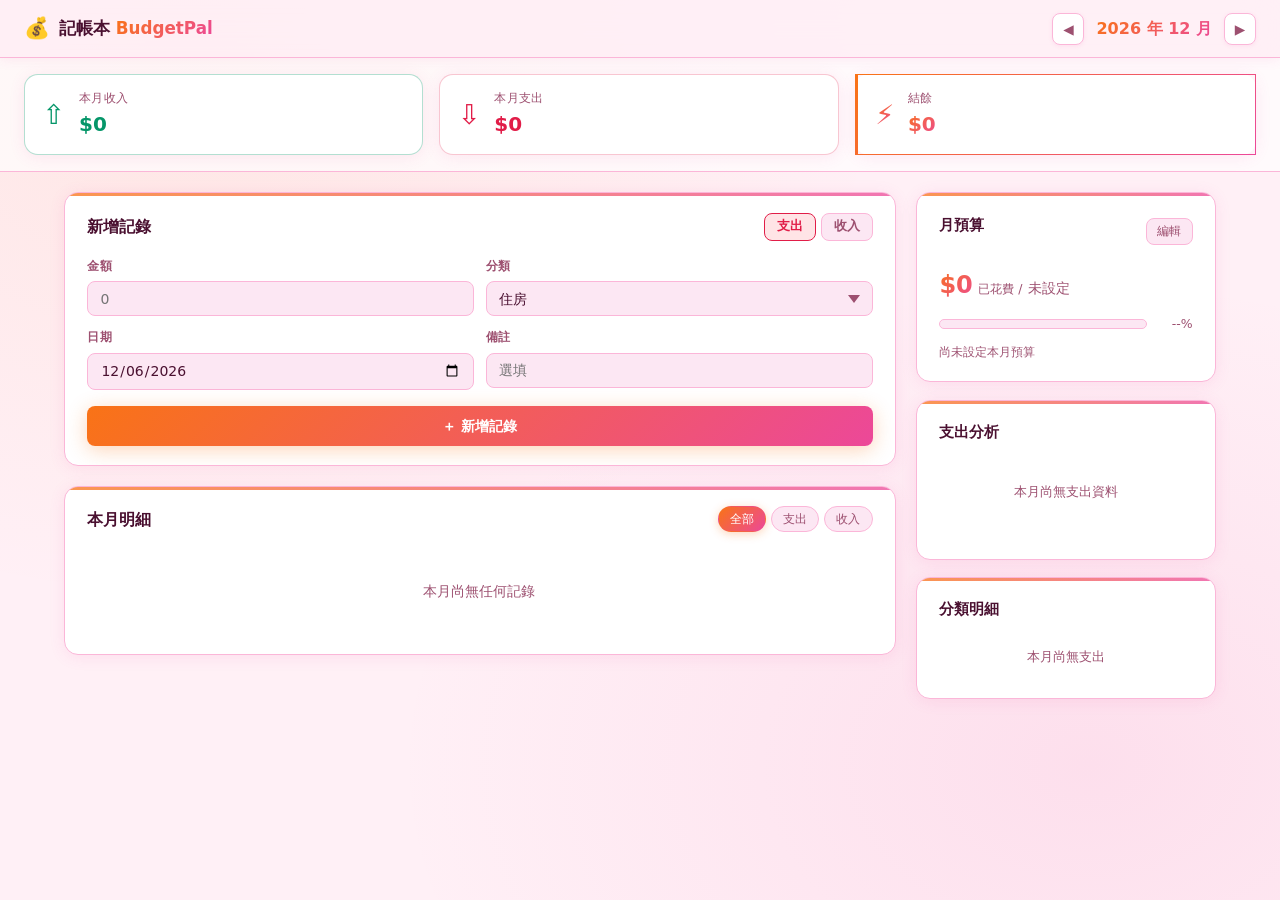
==== src/budget-app/index.html @ f4519c60 "Add Google login + Firestore cloud sync to BudgetPal - New login overlay with Google Sign-In button " ====
<!DOCTYPE html>
<html lang="zh-TW">
<head>
  <meta charset="UTF-8" />
  <meta name="viewport" content="width=device-width, initial-scale=1.0, viewport-fit=cover" />
  <title>記帳本 BudgetPal</title>

  <!-- PWA -->
  <link rel="manifest" href="manifest.json" />
  <meta name="theme-color" content="#fff0f6" />

  <!-- iOS Safari 安裝為 App -->
  <meta name="apple-mobile-web-app-capable" content="yes" />
  <meta name="apple-mobile-web-app-status-bar-style" content="black-translucent" />
  <meta name="apple-mobile-web-app-title" content="記帳本" />
  <link rel="apple-touch-icon" href="icons/icon.svg" />

  <!-- Android Chrome -->
  <meta name="mobile-web-app-capable" content="yes" />

  <link rel="stylesheet" href="css/styles.css" />
</head>
<body>

  <!-- ===== LOGIN OVERLAY ===== -->
  <div class="login-overlay" id="loginOverlay">
    <div class="login-box">
      <div class="login-logo">💰</div>
      <h1 class="login-title">記帳本 <em>BudgetPal</em></h1>
      <p class="login-subtitle">登入後自動同步所有裝置的帳本資料</p>
      <button class="btn-google" id="btnGoogleLogin">
        <svg width="20" height="20" viewBox="0 0 48 48" aria-hidden="true">
          <path fill="#EA4335" d="M24 9.5c3.54 0 6.71 1.22 9.21 3.6l6.85-6.85C35.9 2.38 30.47 0 24 0 14.62 0 6.51 5.38 2.56 13.22l7.98 6.19C12.43 13.72 17.74 9.5 24 9.5z"/>
          <path fill="#4285F4" d="M46.98 24.55c0-1.57-.15-3.09-.38-4.55H24v9.02h12.94c-.58 2.96-2.26 5.48-4.78 7.18l7.73 6c4.51-4.18 7.09-10.36 7.09-17.65z"/>
          <path fill="#FBBC05" d="M10.53 28.59c-.48-1.45-.76-2.99-.76-4.59s.27-3.14.76-4.59l-7.98-6.19C.92 16.46 0 20.12 0 24c0 3.88.92 7.54 2.56 10.78l7.97-6.19z"/>
          <path fill="#34A853" d="M24 48c6.48 0 11.93-2.13 15.89-5.81l-7.73-6c-2.18 1.48-4.97 2.35-8.16 2.35-6.26 0-11.57-4.22-13.47-9.91l-7.98 6.19C6.51 42.62 14.62 48 24 48z"/>
          <path fill="none" d="M0 0h48v48H0z"/>
        </svg>
        使用 Google 帳號登入
      </button>
      <p class="login-hint">首次登入自動建立帳戶 · 資料加密儲存</p>
    </div>
  </div>

  <!-- ===== LOADING ===== -->
  <div class="app-loading hidden" id="appLoading">
    <div class="loading-spinner"></div>
  </div>

  <!-- ===== NAVBAR ===== -->
  <header class="navbar">
    <div class="navbar__logo">
      <span class="logo-icon">💰</span>
      <span class="logo-text">記帳本 <em>BudgetPal</em></span>
    </div>
    <div class="month-nav">
      <button class="month-btn" id="prevMonth" title="上個月">&#9664;</button>
      <span class="current-month" id="currentMonth"></span>
      <button class="month-btn" id="nextMonth" title="下個月">&#9654;</button>
    </div>
    <div class="user-area" id="userArea">
      <img class="user-avatar" id="userAvatar" src="" alt="" />
      <span class="user-name" id="userName"></span>
      <button class="btn-signout" id="btnSignOut">登出</button>
    </div>
  </header>

  <!-- ===== SUMMARY BAR ===== -->
  <div class="summary-bar">
    <div class="summary-card income-card">
      <span class="sc-icon">&#8679;</span>
      <div class="sc-info">
        <span class="sc-label">本月收入</span>
        <span class="sc-amount" id="totalIncome">$0</span>
      </div>
    </div>
    <div class="summary-card expense-card">
      <span class="sc-icon">&#8681;</span>
      <div class="sc-info">
        <span class="sc-label">本月支出</span>
        <span class="sc-amount" id="totalExpense">$0</span>
      </div>
    </div>
    <div class="summary-card balance-card">
      <span class="sc-icon">&#9889;</span>
      <div class="sc-info">
        <span class="sc-label">結餘</span>
        <span class="sc-amount" id="totalBalance">$0</span>
      </div>
    </div>
  </div>

  <!-- ===== MAIN LAYOUT ===== -->
  <main class="layout">

    <!-- LEFT: form + records -->
    <section class="content">

      <!-- Add record form -->
      <div class="card">
        <div class="card-header">
          <h2>新增記錄</h2>
          <div class="type-toggle" id="typeToggle">
            <button class="type-btn active" data-type="expense">支出</button>
            <button class="type-btn" data-type="income">收入</button>
          </div>
        </div>
        <form class="record-form" id="recordForm" autocomplete="off">
          <div class="form-row">
            <div class="form-group">
              <label for="fAmount">金額</label>
              <input type="number" id="fAmount" placeholder="0" min="0.01" step="0.01" required />
            </div>
            <div class="form-group">
              <label for="fCategory">分類</label>
              <select id="fCategory" required></select>
            </div>
          </div>
          <div class="form-row">
            <div class="form-group">
              <label for="fDate">日期</label>
              <input type="date" id="fDate" required />
            </div>
            <div class="form-group">
              <label for="fNote">備註</label>
              <input type="text" id="fNote" placeholder="選填" maxlength="50" />
            </div>
          </div>
          <button type="submit" class="btn-submit" id="submitBtn">＋ 新增記錄</button>
        </form>
      </div>

      <!-- Records list -->
      <div class="card">
        <div class="card-header">
          <h2>本月明細</h2>
          <div class="filter-tabs" id="filterTabs">
            <button class="tab active" data-filter="all">全部</button>
            <button class="tab" data-filter="expense">支出</button>
            <button class="tab" data-filter="income">收入</button>
          </div>
        </div>
        <div class="records-list" id="recordsList"></div>
      </div>

    </section>

    <!-- RIGHT: budget + chart -->
    <aside class="sidebar">

      <!-- Budget card -->
      <div class="card">
        <div class="card-header">
          <h3>月預算</h3>
          <button class="btn-edit" id="editBudgetBtn">編輯</button>
        </div>

        <div class="budget-edit hidden" id="budgetEditRow">
          <input type="number" id="budgetInput" placeholder="輸入預算金額" min="1" />
          <button class="btn-save" id="saveBudgetBtn">儲存</button>
          <button class="btn-cancel" id="cancelBudgetBtn">取消</button>
        </div>

        <div class="budget-amounts">
          <span class="ba-spent" id="budgetSpent">$0</span>
          <span class="ba-sep">已花費 /</span>
          <span class="ba-total" id="budgetTotal">未設定</span>
        </div>

        <div class="progress-wrap" id="progressWrap">
          <div class="progress-bar">
            <div class="progress-fill" id="progressFill"></div>
          </div>
          <span class="progress-pct" id="progressPct">--%</span>
        </div>
        <p class="budget-hint" id="budgetHint"></p>
      </div>

      <!-- Pie chart -->
      <div class="card">
        <h3>支出分析</h3>
        <div class="chart-wrap">
          <canvas id="pieChart"></canvas>
          <p class="chart-empty hidden" id="chartEmpty">本月尚無支出資料</p>
        </div>
        <ul class="chart-legend" id="chartLegend"></ul>
      </div>

      <!-- Category summary -->
      <div class="card">
        <h3>分類明細</h3>
        <ul class="cat-summary" id="catSummary"></ul>
      </div>

    </aside>
  </main>

  <!-- ===== DELETE CONFIRM TOAST ===== -->
  <div class="confirm-overlay hidden" id="confirmOverlay">
    <div class="confirm-box">
      <p>確定要刪除這筆記錄嗎？</p>
      <div class="confirm-actions">
        <button class="btn-danger" id="confirmDelete">刪除</button>
        <button class="btn-cancel-sm" id="cancelDelete">取消</button>
      </div>
    </div>
  </div>

  <!-- ===== MOBILE BOTTOM NAV ===== -->
  <nav class="bottom-nav" id="bottomNav">
    <button class="bn-item active" data-tab="record">
      <span class="bn-icon">＋</span>
      <span class="bn-label">記帳</span>
    </button>
    <button class="bn-item" data-tab="list">
      <span class="bn-icon">☰</span>
      <span class="bn-label">明細</span>
    </button>
    <button class="bn-item" data-tab="chart">
      <span class="bn-icon">◎</span>
      <span class="bn-label">統計</span>
    </button>
    <button class="bn-item" data-tab="budget">
      <span class="bn-icon">◈</span>
      <span class="bn-label">預算</span>
    </button>
  </nav>

  <!-- Firebase SDK -->
  <script src="https://www.gstatic.com/firebasejs/10.14.1/firebase-app-compat.js"></script>
  <script src="https://www.gstatic.com/firebasejs/10.14.1/firebase-auth-compat.js"></script>
  <script src="https://www.gstatic.com/firebasejs/10.14.1/firebase-firestore-compat.js"></script>

  <script src="js/chart.umd.min.js"></script>
  <script src="js/firebase.js"></script>
  <script src="js/app.js"></script>
</body>
</html>
---- src/budget-app/css/styles.css ----
/* ========================================
   ROOT & RESET
======================================== */
*, *::before, *::after { box-sizing: border-box; margin: 0; padding: 0; }

:root {
  /* Base backgrounds */
  --bg:       #fff0f6;
  --bg2:      #ffffff;
  --bg3:      #fce7f3;
  --border:   #fbb6d8;
  --border2:  #f472b6;

  /* Text */
  --text:     #4a1030;
  --muted:    #9d5070;

  /* Brand gradient */
  --g1:       #f97316;
  --g2:       #ec4899;
  --grad:     linear-gradient(135deg, #f97316, #ec4899);
  --grad-r:   linear-gradient(135deg, #ec4899, #f97316);

  /* Semantic colours */
  --green:    #059669;
  --green-bg: #d1fae5;
  --red:      #e11d48;
  --red-bg:   #ffe4e6;
  --yellow:   #d97706;
  --yellow-bg:#fef3c7;

  /* Misc */
  --radius:   14px;
  --radius-sm:8px;
  --shadow:   0 2px 16px rgba(236,72,153,.1);
  --shadow-lg:0 8px 40px rgba(236,72,153,.2);
  --font:     'Segoe UI', 'Noto Sans TC', system-ui, sans-serif;
}

body {
  background: var(--bg);
  color: var(--text);
  font-family: var(--font);
  font-size: 14px;
  line-height: 1.6;
  min-height: 100vh;
  background-image:
    radial-gradient(ellipse at 15% 10%, rgba(249,115,22,.08) 0%, transparent 45%),
    radial-gradient(ellipse at 85% 85%, rgba(236,72,153,.1)  0%, transparent 45%);
}

input, select, button { font-family: inherit; font-size: inherit; }
button { cursor: pointer; }
ul { list-style: none; }

/* ========================================
   NAVBAR
======================================== */
.navbar {
  position: sticky; top: 0; z-index: 100;
  display: flex; align-items: center; justify-content: space-between;
  padding: 0 1.5rem; height: 58px;
  background: rgba(255,240,246,.88);
  backdrop-filter: blur(20px);
  -webkit-backdrop-filter: blur(20px);
  border-bottom: 1px solid var(--border);
  box-shadow: 0 1px 12px rgba(236,72,153,.1);
}

.navbar__logo {
  display: flex; align-items: center; gap: .55rem;
  font-size: 1.05rem; font-weight: 800;
}
.navbar__logo em {
  background: var(--grad);
  -webkit-background-clip: text; background-clip: text;
  -webkit-text-fill-color: transparent;
  font-style: normal;
}
.logo-icon { font-size: 1.3rem; }

.month-nav { display: flex; align-items: center; gap: .75rem; }
.month-btn {
  background: #fff; border: 1px solid var(--border);
  border-radius: var(--radius-sm);
  color: var(--muted); width: 32px; height: 32px; font-size: .85rem;
  transition: all .2s;
  box-shadow: 0 1px 4px rgba(236,72,153,.1);
}
.month-btn:hover {
  background: var(--grad); border-color: transparent;
  color: #fff; box-shadow: 0 2px 12px rgba(249,115,22,.35);
}
.current-month {
  font-size: 1rem; font-weight: 700;
  min-width: 100px; text-align: center;
  background: var(--grad);
  -webkit-background-clip: text; background-clip: text;
  -webkit-text-fill-color: transparent;
}

/* ========================================
   SUMMARY BAR
======================================== */
.summary-bar {
  display: flex; gap: 1rem;
  padding: 1rem 1.5rem;
  background: rgba(255,255,255,.7);
  border-bottom: 1px solid var(--border);
}

.summary-card {
  flex: 1; display: flex; align-items: center; gap: .85rem;
  background: #fff;
  border-radius: var(--radius);
  padding: .9rem 1.1rem;
  border: 1px solid var(--border);
  box-shadow: var(--shadow);
  transition: transform .2s, box-shadow .2s;
  position: relative; overflow: hidden;
}
.summary-card:hover {
  transform: translateY(-2px);
  box-shadow: 0 6px 24px rgba(236,72,153,.18);
}

.income-card  { border-color: rgba(5,150,105,.3); }
.expense-card { border-color: rgba(225,29,72,.25); }
.balance-card { border-left: 3px solid transparent; border-image: var(--grad) 1; }

.sc-icon { font-size: 1.7rem; line-height: 1; }
.income-card .sc-icon  { color: var(--green); }
.expense-card .sc-icon { color: var(--red); }
.balance-card .sc-icon {
  background: var(--grad);
  -webkit-background-clip: text; background-clip: text;
  -webkit-text-fill-color: transparent;
}

.sc-info { display: flex; flex-direction: column; }
.sc-label  { font-size: .73rem; color: var(--muted); letter-spacing: .03em; }
.sc-amount { font-size: 1.25rem; font-weight: 800; }
.income-card  .sc-amount { color: var(--green); }
.expense-card .sc-amount { color: var(--red); }
.balance-card .sc-amount {
  background: var(--grad);
  -webkit-background-clip: text; background-clip: text;
  -webkit-text-fill-color: transparent;
}

/* ========================================
   LAYOUT
======================================== */
.layout {
  display: grid;
  grid-template-columns: 1fr 300px;
  gap: 1.25rem;
  max-width: 1200px;
  margin: 1.25rem auto;
  padding: 0 1.5rem;
}

/* ========================================
   CARD
======================================== */
.card {
  background: #fff;
  border: 1px solid var(--border);
  border-radius: var(--radius);
  padding: 1.2rem 1.4rem;
  margin-bottom: 1.25rem;
  box-shadow: var(--shadow);
  position: relative; overflow: hidden;
}
.card::after {
  content: '';
  position: absolute; top: 0; left: 0; right: 0; height: 3px;
  background: var(--grad);
  border-radius: var(--radius) var(--radius) 0 0;
  opacity: .75;
}
.sidebar .card { margin-bottom: 1.1rem; }

.card-header {
  display: flex; align-items: center; justify-content: space-between;
  margin-bottom: 1rem;
}
.card-header h2 { font-size: 1rem; font-weight: 700; color: var(--text); }
.card-header h3, .card > h3 { font-size: .92rem; font-weight: 700; color: var(--text); margin-bottom: .85rem; }

/* ========================================
   TYPE TOGGLE
======================================== */
.type-toggle { display: flex; gap: .3rem; }
.type-btn {
  background: var(--bg3); border: 1px solid var(--border);
  border-radius: var(--radius-sm); color: var(--muted);
  padding: .28rem .75rem; font-size: .8rem; font-weight: 600;
  transition: all .2s;
}
.type-btn.active[data-type="expense"] {
  background: var(--red-bg); border-color: var(--red); color: var(--red);
}
.type-btn.active[data-type="income"] {
  background: var(--green-bg); border-color: var(--green); color: var(--green);
}
.type-btn:hover { opacity: .85; }

/* ========================================
   FORM
======================================== */
.record-form { display: flex; flex-direction: column; gap: .75rem; }
.form-row { display: grid; grid-template-columns: 1fr 1fr; gap: .75rem; }
.form-group { display: flex; flex-direction: column; gap: .3rem; }
.form-group label { font-size: .76rem; color: var(--muted); font-weight: 600; letter-spacing: .04em; }

.form-group input,
.form-group select {
  background: var(--bg3); border: 1px solid var(--border);
  border-radius: var(--radius-sm); color: var(--text);
  padding: .55rem .75rem; outline: none;
  transition: border-color .2s, box-shadow .2s;
  -webkit-appearance: none;
}
.form-group input:focus,
.form-group select:focus {
  border-color: var(--g2);
  box-shadow: 0 0 0 3px rgba(236,72,153,.15);
  background: #fff;
}
.form-group select {
  background-image: url("data:image/svg+xml,%3Csvg xmlns='http://www.w3.org/2000/svg' width='12' height='8' viewBox='0 0 12 8'%3E%3Cpath fill='%239d5070' d='M6 8L0 0h12z'/%3E%3C/svg%3E");
  background-repeat: no-repeat; background-position: right .75rem center; padding-right: 2rem;
  background-color: var(--bg3);
}
.form-group select:focus { background-color: #fff; }

.btn-submit {
  background: var(--grad); border: none; border-radius: var(--radius-sm);
  color: #fff; padding: .65rem 1rem; font-weight: 700; font-size: .9rem;
  transition: opacity .2s, transform .15s, box-shadow .2s;
  margin-top: .25rem;
  box-shadow: 0 4px 20px rgba(249,115,22,.3);
}
.btn-submit:hover {
  opacity: .92; transform: translateY(-1px);
  box-shadow: 0 6px 28px rgba(249,115,22,.45);
}
.btn-submit:active { transform: translateY(0); }

/* ========================================
   FILTER TABS
======================================== */
.filter-tabs { display: flex; gap: .3rem; }
.tab {
  background: var(--bg3); border: 1px solid var(--border);
  border-radius: 99px; color: var(--muted);
  padding: .22rem .7rem; font-size: .75rem;
  transition: all .2s;
}
.tab:hover { color: var(--text); border-color: var(--border2); }
.tab.active {
  background: var(--grad); border-color: transparent;
  color: #fff; box-shadow: 0 2px 10px rgba(249,115,22,.3);
}

/* ========================================
   RECORDS LIST
======================================== */
.records-list {
  display: flex; flex-direction: column; gap: .5rem;
  max-height: 480px; overflow-y: auto; padding-right: 2px;
}
.records-list::-webkit-scrollbar { width: 4px; }
.records-list::-webkit-scrollbar-thumb {
  background: var(--border); border-radius: 99px;
}

.record-item {
  display: flex; align-items: center; gap: .75rem;
  background: var(--bg3);
  border: 1px solid transparent;
  border-radius: var(--radius-sm);
  padding: .7rem .9rem;
  transition: all .2s;
  animation: fadeIn .2s ease;
}
.record-item:hover {
  background: #fff;
  border-color: var(--border);
  box-shadow: 0 2px 10px rgba(236,72,153,.1);
}
@keyframes fadeIn {
  from { opacity: 0; transform: translateY(-6px); }
  to   { opacity: 1; transform: none; }
}

.ri-dot { width: 10px; height: 10px; border-radius: 50%; flex-shrink: 0; }
.ri-info { flex: 1; min-width: 0; }
.ri-top  { display: flex; justify-content: space-between; align-items: baseline; gap: .5rem; }
.ri-cat    { font-size: .82rem; font-weight: 700; color: var(--text); }
.ri-amount { font-size: .95rem; font-weight: 800; }
.ri-amount.income  { color: var(--green); }
.ri-amount.expense { color: var(--red); }
.ri-bottom { display: flex; gap: .6rem; font-size: .72rem; color: var(--muted); margin-top: .1rem; }

.ri-delete {
  background: none; border: none; color: var(--muted);
  padding: .2rem .35rem; border-radius: 4px; opacity: 0;
  transition: opacity .2s, background .2s;
  font-size: .8rem;
}
.record-item:hover .ri-delete { opacity: 1; }
.ri-delete:hover { background: var(--red-bg); color: var(--red); }

.records-empty {
  text-align: center; padding: 2rem; color: var(--muted); font-size: .88rem;
}

/* ========================================
   BUDGET
======================================== */
.budget-edit {
  display: flex; gap: .4rem; align-items: center; margin-bottom: .85rem;
}
.budget-edit input {
  flex: 1; background: var(--bg3); border: 1px solid var(--border);
  border-radius: var(--radius-sm); color: var(--text); padding: .45rem .75rem; outline: none;
  transition: border-color .2s, box-shadow .2s;
}
.budget-edit input:focus {
  border-color: var(--g2); background: #fff;
  box-shadow: 0 0 0 3px rgba(236,72,153,.15);
}

.btn-edit {
  background: var(--bg3); border: 1px solid var(--border); border-radius: var(--radius-sm);
  color: var(--muted); padding: .25rem .65rem; font-size: .78rem;
  transition: all .2s;
}
.btn-edit:hover {
  background: var(--grad); border-color: transparent;
  color: #fff; box-shadow: 0 2px 10px rgba(249,115,22,.25);
}

.btn-save {
  background: var(--grad); border: none; border-radius: var(--radius-sm);
  color: #fff; padding: .4rem .8rem; font-size: .8rem; font-weight: 700;
  box-shadow: 0 2px 10px rgba(249,115,22,.25);
  transition: opacity .2s;
}
.btn-save:hover { opacity: .85; }
.btn-cancel {
  background: var(--bg3); border: 1px solid var(--border); border-radius: var(--radius-sm);
  color: var(--muted); padding: .4rem .75rem; font-size: .8rem;
  transition: all .2s;
}
.btn-cancel:hover { color: var(--text); border-color: var(--border2); }

.budget-amounts {
  display: flex; align-items: baseline; gap: .35rem; margin-bottom: .6rem; flex-wrap: wrap;
}
.ba-spent {
  font-size: 1.5rem; font-weight: 800;
  background: var(--grad);
  -webkit-background-clip: text; background-clip: text;
  -webkit-text-fill-color: transparent;
}
.ba-sep   { font-size: .78rem; color: var(--muted); }
.ba-total { font-size: .9rem; color: var(--muted); }

.progress-wrap { display: flex; align-items: center; gap: .6rem; margin-bottom: .5rem; }
.progress-bar  {
  flex: 1; height: 10px; background: var(--bg3);
  border-radius: 99px; overflow: hidden;
  border: 1px solid var(--border);
}
.progress-fill {
  height: 100%; border-radius: 99px;
  background: var(--grad);
  transition: width .6s ease;
  box-shadow: 0 0 6px rgba(249,115,22,.4);
}
.progress-fill.warn {
  background: linear-gradient(90deg, var(--yellow), #f97316);
  box-shadow: 0 0 6px rgba(217,119,6,.3);
}
.progress-fill.danger {
  background: linear-gradient(90deg, var(--red), #f97316);
  box-shadow: 0 0 6px rgba(225,29,72,.3);
}
.progress-pct { font-size: .78rem; color: var(--muted); min-width: 36px; text-align: right; }

.budget-hint { font-size: .78rem; color: var(--muted); margin-top: .25rem; }
.budget-hint.over  { color: var(--red); }
.budget-hint.close { color: var(--yellow); }
.budget-hint.good  {
  background: var(--grad);
  -webkit-background-clip: text; background-clip: text;
  -webkit-text-fill-color: transparent;
}

/* ========================================
   PIE CHART
======================================== */
.chart-wrap { position: relative; max-width: 200px; margin: 0 auto .85rem; }
.chart-empty {
  text-align: center; color: var(--muted); font-size: .82rem;
  padding: 1.5rem 0;
}

.chart-legend { display: flex; flex-direction: column; gap: .35rem; }
.legend-item  { display: flex; align-items: center; gap: .5rem; font-size: .78rem; }
.legend-dot   { width: 10px; height: 10px; border-radius: 3px; flex-shrink: 0; }
.legend-name  { flex: 1; color: var(--muted); }
.legend-amt   { font-weight: 700; color: var(--text); }
.legend-pct   { color: var(--muted); min-width: 36px; text-align: right; }

/* ========================================
   CATEGORY SUMMARY
======================================== */
.cat-summary { display: flex; flex-direction: column; gap: .4rem; }
.cat-row {
  display: flex; align-items: center; gap: .6rem;
  padding: .45rem .55rem; border-radius: var(--radius-sm);
  background: var(--bg3);
  border: 1px solid transparent;
  transition: all .2s;
}
.cat-row:hover { background: #fff; border-color: var(--border); }
.cat-swatch { width: 8px; height: 8px; border-radius: 2px; flex-shrink: 0; }
.cat-name   { flex: 1; font-size: .8rem; color: var(--muted); }
.cat-bar-wrap { width: 60px; height: 5px; background: var(--border); border-radius: 99px; overflow: hidden; }
.cat-bar-fill { height: 100%; border-radius: 99px; }
.cat-amt { font-size: .82rem; font-weight: 700; color: var(--text); min-width: 60px; text-align: right; }
.cat-empty { font-size: .8rem; color: var(--muted); text-align: center; padding: .75rem 0; }

/* ========================================
   CONFIRM OVERLAY
======================================== */
.confirm-overlay {
  position: fixed; inset: 0;
  background: rgba(74,16,48,.35);
  backdrop-filter: blur(6px);
  z-index: 300; display: flex; align-items: center; justify-content: center;
}
.confirm-box {
  background: #fff;
  border: 1px solid var(--border);
  border-radius: var(--radius);
  padding: 1.75rem 2rem;
  box-shadow: var(--shadow-lg);
  text-align: center; min-width: 260px;
  position: relative; overflow: hidden;
}
.confirm-box::after {
  content: ''; position: absolute; top: 0; left: 0; right: 0; height: 3px;
  background: var(--grad);
}
.confirm-box p { color: var(--text); font-size: .95rem; margin-bottom: 1.25rem; }
.confirm-actions { display: flex; gap: .6rem; justify-content: center; }
.btn-danger {
  background: linear-gradient(135deg, #fb7185, #e11d48);
  border: none; border-radius: var(--radius-sm);
  color: #fff; padding: .5rem 1.4rem; font-weight: 700; font-size: .88rem;
  box-shadow: 0 4px 14px rgba(225,29,72,.3);
  transition: opacity .2s, transform .15s;
}
.btn-danger:hover { opacity: .9; transform: translateY(-1px); }
.btn-cancel-sm {
  background: var(--bg3); border: 1px solid var(--border); border-radius: var(--radius-sm);
  color: var(--muted); padding: .5rem 1.4rem; font-size: .88rem;
  transition: all .2s;
}
.btn-cancel-sm:hover { color: var(--text); border-color: var(--border2); }

/* ========================================
   LOGIN OVERLAY
======================================== */
.login-overlay {
  position: fixed; inset: 0; z-index: 500;
  display: flex; align-items: center; justify-content: center;
  background: var(--bg);
  background-image:
    radial-gradient(ellipse at 20% 15%, rgba(249,115,22,.15) 0%, transparent 50%),
    radial-gradient(ellipse at 80% 80%, rgba(236,72,153,.18) 0%, transparent 50%);
}

.login-box {
  background: #fff;
  border: 1px solid var(--border);
  border-radius: 20px;
  padding: 2.5rem 2rem;
  box-shadow: 0 16px 64px rgba(236,72,153,.2);
  text-align: center;
  max-width: 360px; width: 90%;
  position: relative; overflow: hidden;
}
.login-box::before {
  content: '';
  position: absolute; top: 0; left: 0; right: 0; height: 4px;
  background: var(--grad);
}

.login-logo   { font-size: 3rem; display: block; margin-bottom: .75rem; }
.login-title  {
  font-size: 1.5rem; font-weight: 800; margin-bottom: .5rem;
  color: var(--text);
}
.login-title em {
  background: var(--grad);
  -webkit-background-clip: text; background-clip: text;
  -webkit-text-fill-color: transparent;
  font-style: normal;
}
.login-subtitle {
  font-size: .88rem; color: var(--muted);
  margin-bottom: 1.75rem; line-height: 1.5;
}

.btn-google {
  display: flex; align-items: center; justify-content: center; gap: .65rem;
  width: 100%; padding: .8rem 1rem;
  background: #fff; border: 2px solid var(--border);
  border-radius: var(--radius-sm); cursor: pointer;
  font-size: .95rem; font-weight: 600; color: var(--text);
  transition: all .2s;
  box-shadow: 0 2px 8px rgba(236,72,153,.1);
}
.btn-google:hover {
  border-color: var(--g2);
  box-shadow: 0 4px 20px rgba(236,72,153,.2);
  transform: translateY(-1px);
}
.btn-google:disabled {
  opacity: .6; cursor: not-allowed; transform: none;
}

.login-hint {
  font-size: .75rem; color: var(--muted);
  margin-top: 1rem;
}

/* ========================================
   APP LOADING
======================================== */
.app-loading {
  position: fixed; inset: 0; z-index: 400;
  display: flex; align-items: center; justify-content: center;
  background: var(--bg);
}
.loading-spinner {
  width: 36px; height: 36px;
  border: 3px solid var(--border);
  border-top-color: var(--g2);
  border-radius: 50%;
  animation: spin .7s linear infinite;
}
@keyframes spin { to { transform: rotate(360deg); } }

/* ========================================
   NAVBAR USER AREA
======================================== */
.user-area {
  display: none; align-items: center; gap: .6rem;
}
.user-area.visible { display: flex; }

.user-avatar {
  width: 30px; height: 30px; border-radius: 50%;
  border: 2px solid var(--border);
  object-fit: cover;
}
.user-name {
  font-size: .82rem; font-weight: 600; color: var(--text);
  max-width: 80px; overflow: hidden; text-overflow: ellipsis; white-space: nowrap;
}
.btn-signout {
  background: var(--bg3); border: 1px solid var(--border);
  border-radius: var(--radius-sm);
  color: var(--muted); padding: .22rem .65rem; font-size: .75rem;
  transition: all .2s;
}
.btn-signout:hover {
  background: var(--red-bg); border-color: var(--red); color: var(--red);
}

/* ========================================
   UTILITIES
======================================== */
.hidden { display: none !important; }

/* ========================================
   BOTTOM NAV (mobile only)
======================================== */
.bottom-nav {
  display: none;
  position: fixed; bottom: 0; left: 0; right: 0; z-index: 200;
  background: rgba(255,240,246,.95);
  backdrop-filter: blur(20px);
  -webkit-backdrop-filter: blur(20px);
  border-top: 1px solid var(--border);
  padding-bottom: env(safe-area-inset-bottom);
  justify-content: space-around;
  align-items: stretch;
  box-shadow: 0 -2px 16px rgba(236,72,153,.1);
}

.bn-item {
  display: flex; flex-direction: column; align-items: center; justify-content: center;
  flex: 1; gap: .2rem; padding: .6rem .25rem;
  background: none; border: none; color: var(--muted);
  font-size: .65rem; font-family: inherit;
  transition: color .2s;
  -webkit-tap-highlight-color: transparent;
}
.bn-icon { font-size: 1.2rem; line-height: 1; }
.bn-item.active {
  background: var(--grad);
  -webkit-background-clip: text; background-clip: text;
  -webkit-text-fill-color: transparent;
  color: var(--g2);
}
.bn-item:active { opacity: .7; }

/* ========================================
   RESPONSIVE
======================================== */
@media (max-width: 900px) {
  .layout { grid-template-columns: 1fr; }
  .sidebar { order: -1; }
  .sidebar .card { margin-bottom: .85rem; }
}

@media (max-width: 540px) {
  .bottom-nav { display: flex; }
  body { padding-bottom: calc(60px + env(safe-area-inset-bottom)); }
  .navbar { padding: 0 .85rem; }
  .summary-bar { flex-direction: row; flex-wrap: wrap; gap: .5rem; padding: .75rem .85rem; }
  .summary-card { flex: 1 1 calc(50% - .25rem); min-width: 130px; }
  .layout  { padding: 0 .85rem; margin-top: .85rem; gap: .85rem; }

  .form-group input,
  .form-group select,
  .btn-submit,
  .type-btn,
  .tab { min-height: 44px; }

  .btn-submit { font-size: 1rem; }
  .form-row { grid-template-columns: 1fr; }
  .ri-delete { opacity: 1; padding: .5rem; }

  .navbar {
    padding-top: env(safe-area-inset-top);
    height: calc(58px + env(safe-area-inset-top));
  }
}

@media (display-mode: standalone) {
  .navbar {
    padding-top: env(safe-area-inset-top);
    height: calc(58px + env(safe-area-inset-top));
  }
  body { padding-bottom: calc(60px + env(safe-area-inset-bottom)); }
}
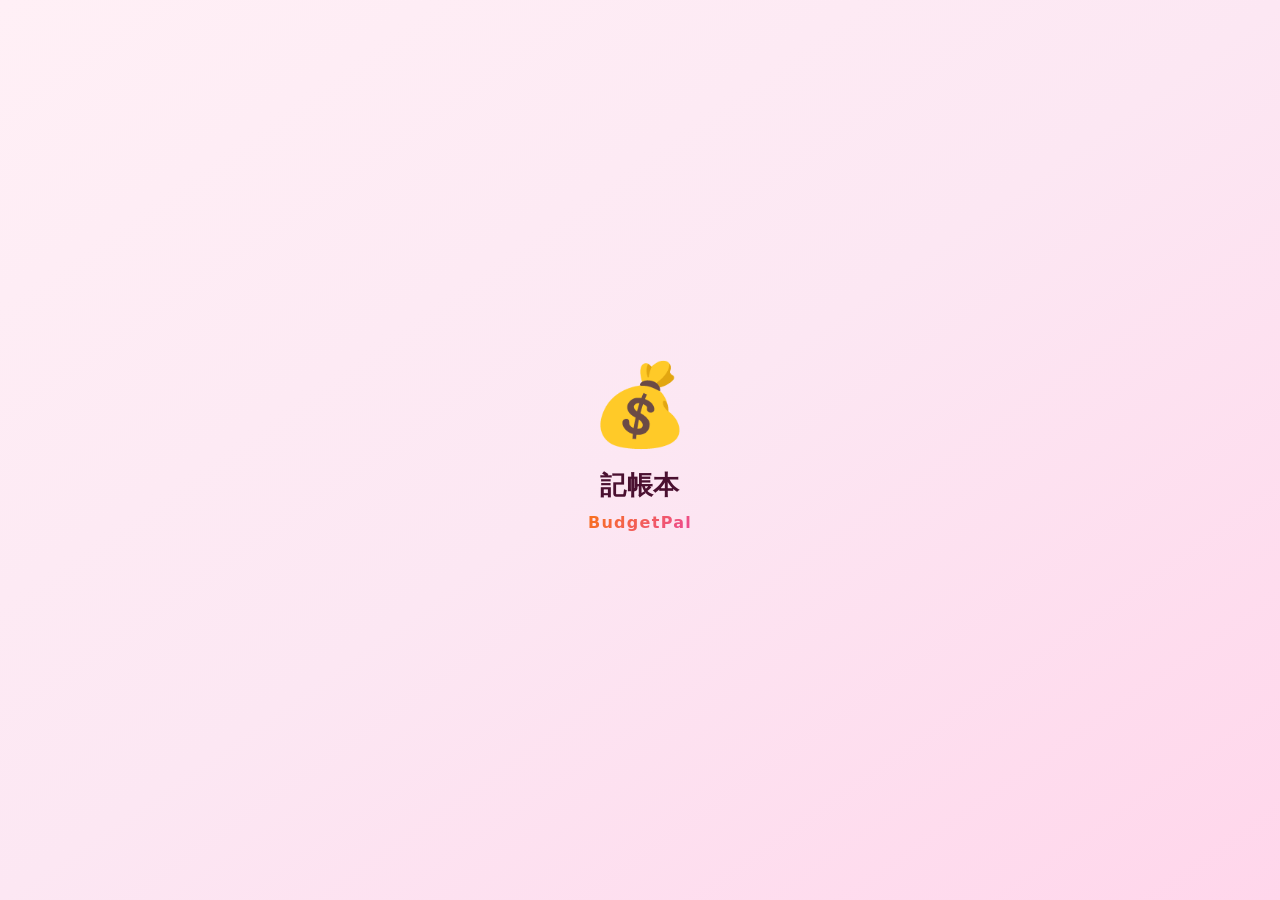
==== commit af731d03: "Add splash screen with logo bounce and slide-up exit animation Co-Authored-By: Claude Sonnet 4.6 <no" ====
--- a/src/budget-app/index.html
+++ b/src/budget-app/index.html
@@ -21,6 +21,15 @@
   <link rel="stylesheet" href="css/styles.css" />
 </head>
 <body>
+
+  <!-- ===== SPLASH SCREEN ===== -->
+  <div class="splash-screen" id="splashScreen">
+    <div class="splash-logo">💰</div>
+    <div class="splash-text">
+      <span class="splash-title">記帳本</span>
+      <span class="splash-brand">BudgetPal</span>
+    </div>
+  </div>
 
   <!-- ===== LOGIN OVERLAY ===== -->
   <div class="login-overlay" id="loginOverlay">
--- a/src/budget-app/css/styles.css
+++ b/src/budget-app/css/styles.css
@@ -473,6 +473,60 @@
   transition: all .2s;
 }
 .btn-cancel-sm:hover { color: var(--text); border-color: var(--border2); }
+
+/* ========================================
+   SPLASH SCREEN
+======================================== */
+.splash-screen {
+  position: fixed; inset: 0; z-index: 999;
+  display: flex; flex-direction: column;
+  align-items: center; justify-content: center; gap: 1.25rem;
+  background: linear-gradient(145deg, #fff0f6 0%, #fce7f3 50%, #ffd6eb 100%);
+}
+
+.splash-screen.slide-up {
+  animation: splashSlideUp .6s cubic-bezier(.4,0,.2,1) forwards;
+}
+
+@keyframes splashSlideUp {
+  from { transform: translateY(0);    opacity: 1; }
+  to   { transform: translateY(-100vh); opacity: 0; }
+}
+
+.splash-logo {
+  font-size: 5rem; line-height: 1;
+  animation: logoBounce .8s cubic-bezier(.36,.07,.19,.97) both;
+}
+
+@keyframes logoBounce {
+  0%   { transform: scale(0);    opacity: 0; }
+  60%  { transform: scale(1.25); opacity: 1; }
+  80%  { transform: scale(0.9);  }
+  90%  { transform: scale(1.1);  }
+  100% { transform: scale(1);    opacity: 1; }
+}
+
+.splash-text {
+  display: flex; flex-direction: column; align-items: center; gap: .25rem;
+  animation: splashFadeIn .6s ease .5s both;
+}
+
+@keyframes splashFadeIn {
+  from { opacity: 0; transform: translateY(12px); }
+  to   { opacity: 1; transform: translateY(0); }
+}
+
+.splash-title {
+  font-size: 1.6rem; font-weight: 800; color: var(--text);
+  letter-spacing: .02em;
+}
+.splash-brand {
+  font-size: 1rem; font-weight: 600;
+  background: var(--grad);
+  -webkit-background-clip: text; background-clip: text;
+  -webkit-text-fill-color: transparent;
+  letter-spacing: .08em;
+}
 
 /* ========================================
    LOGIN OVERLAY
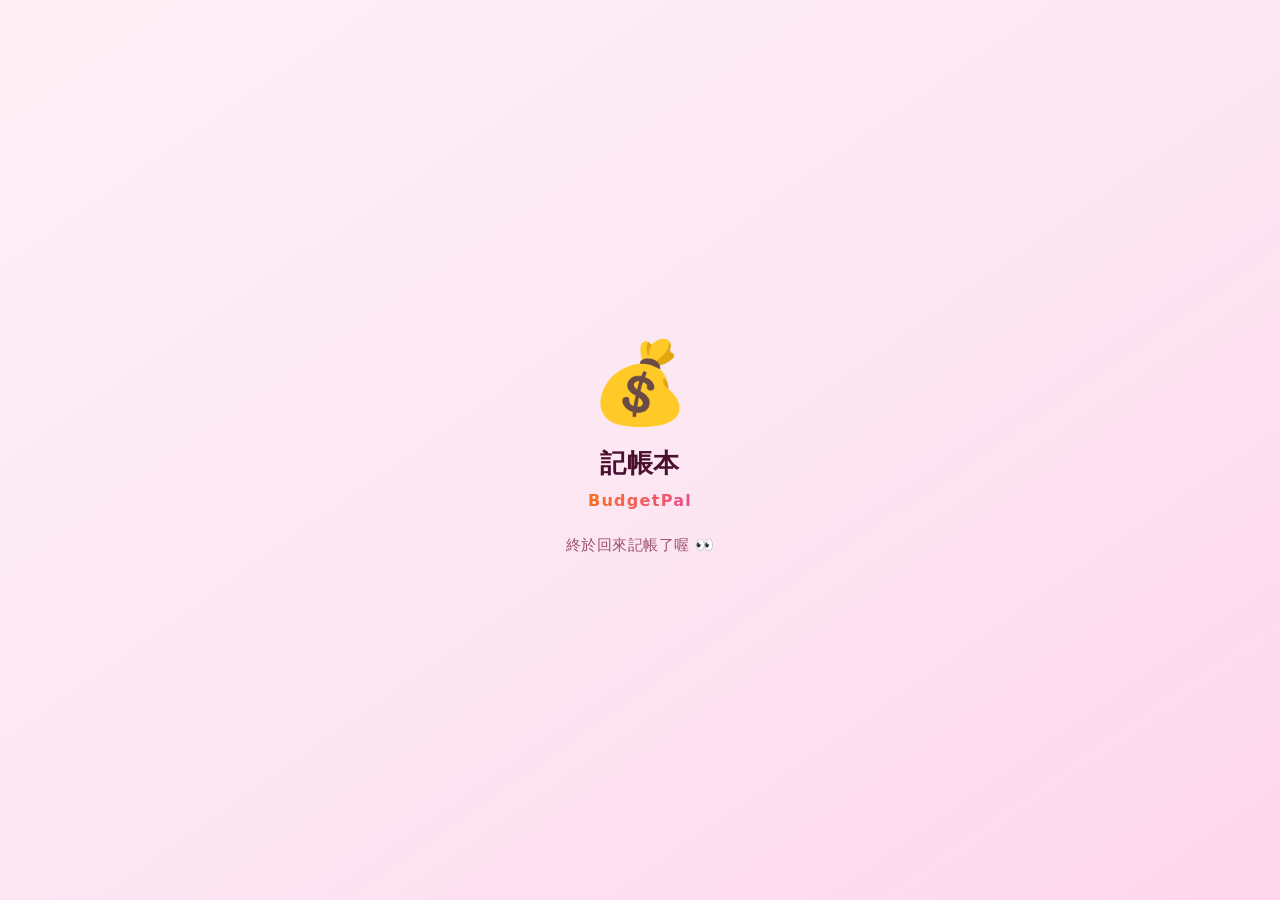
==== commit fa94f941: "Add splash tagline '終於回來記帳了喔' Co-Authored-By: Claude Sonnet 4.6 <noreply@anthropic.com>" ====
--- a/src/budget-app/index.html
+++ b/src/budget-app/index.html
@@ -29,6 +29,7 @@
       <span class="splash-title">記帳本</span>
       <span class="splash-brand">BudgetPal</span>
     </div>
+    <p class="splash-tagline">終於回來記帳了喔 👀</p>
   </div>
 
   <!-- ===== LOGIN OVERLAY ===== -->
--- a/src/budget-app/css/styles.css
+++ b/src/budget-app/css/styles.css
@@ -526,6 +526,11 @@
   -webkit-background-clip: text; background-clip: text;
   -webkit-text-fill-color: transparent;
   letter-spacing: .08em;
+}
+.splash-tagline {
+  font-size: .95rem; color: var(--muted);
+  animation: splashFadeIn .6s ease 1s both;
+  letter-spacing: .03em;
 }
 
 /* ========================================
